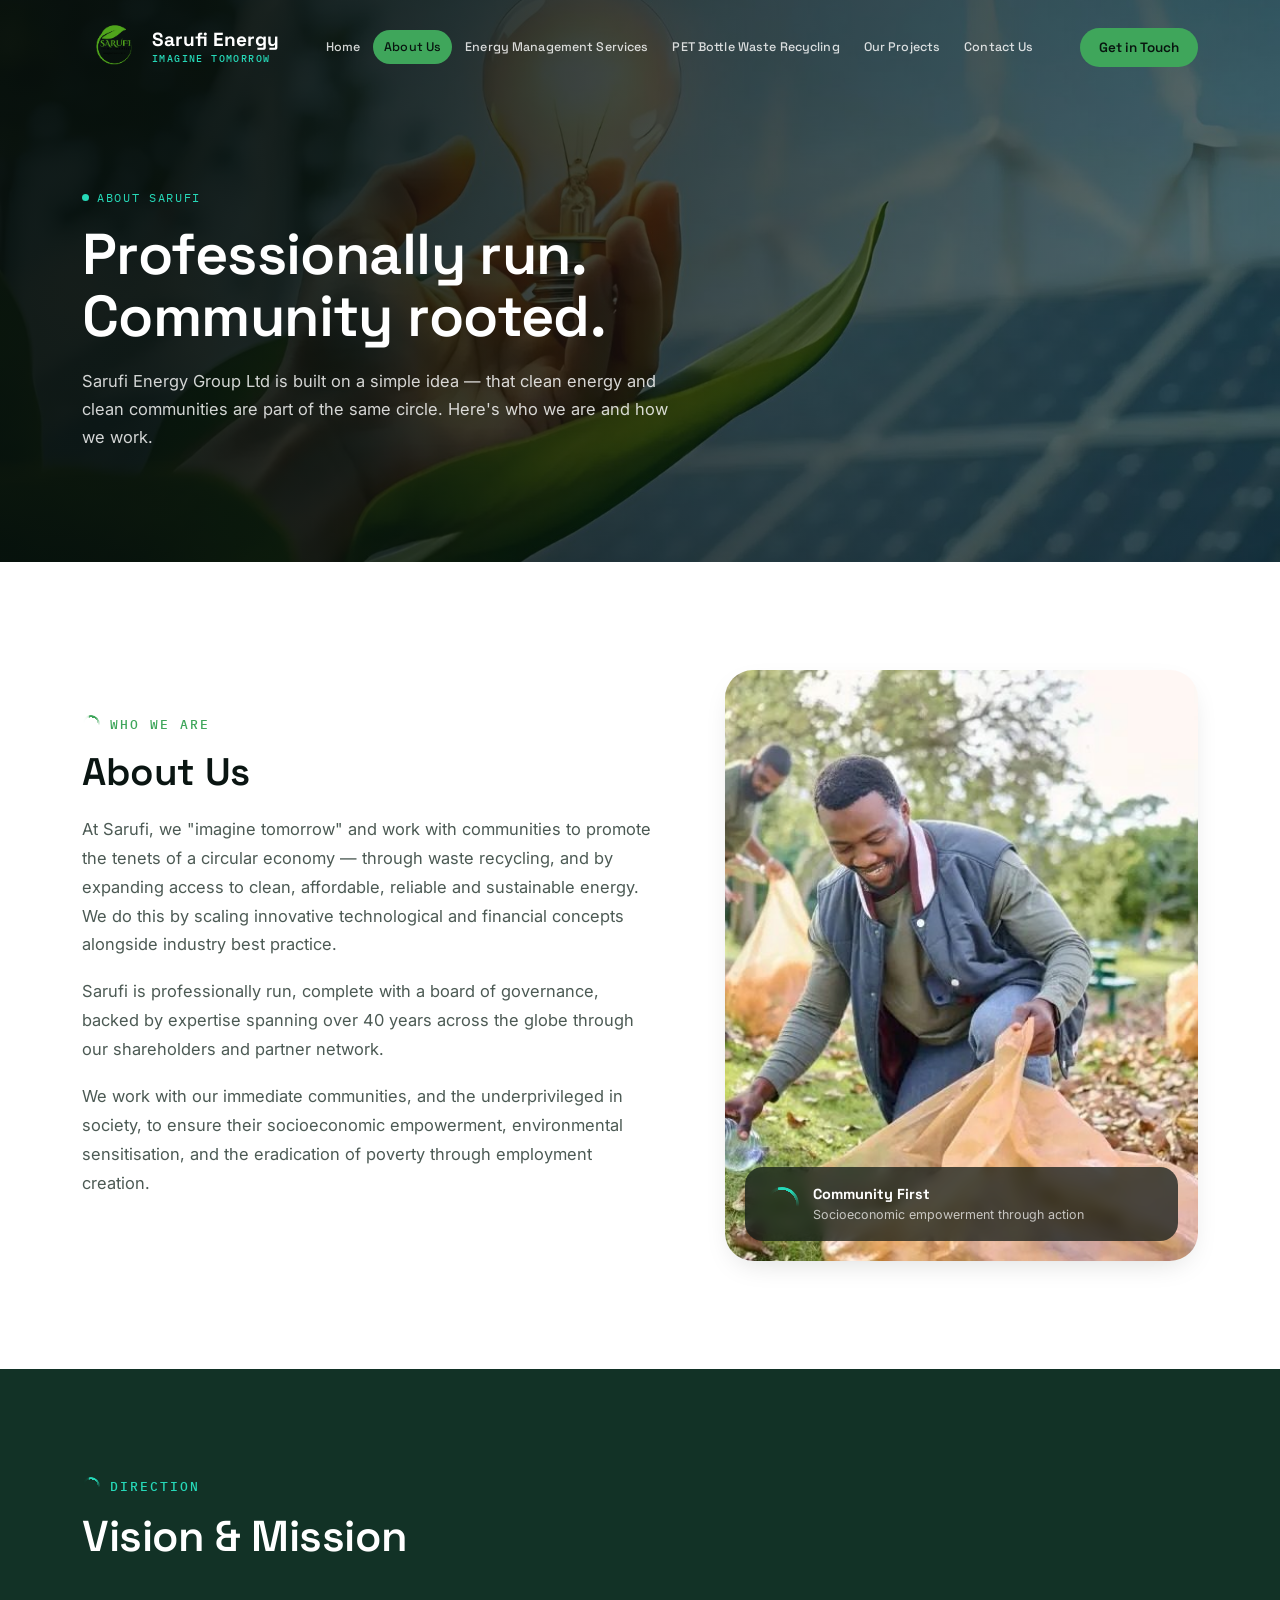
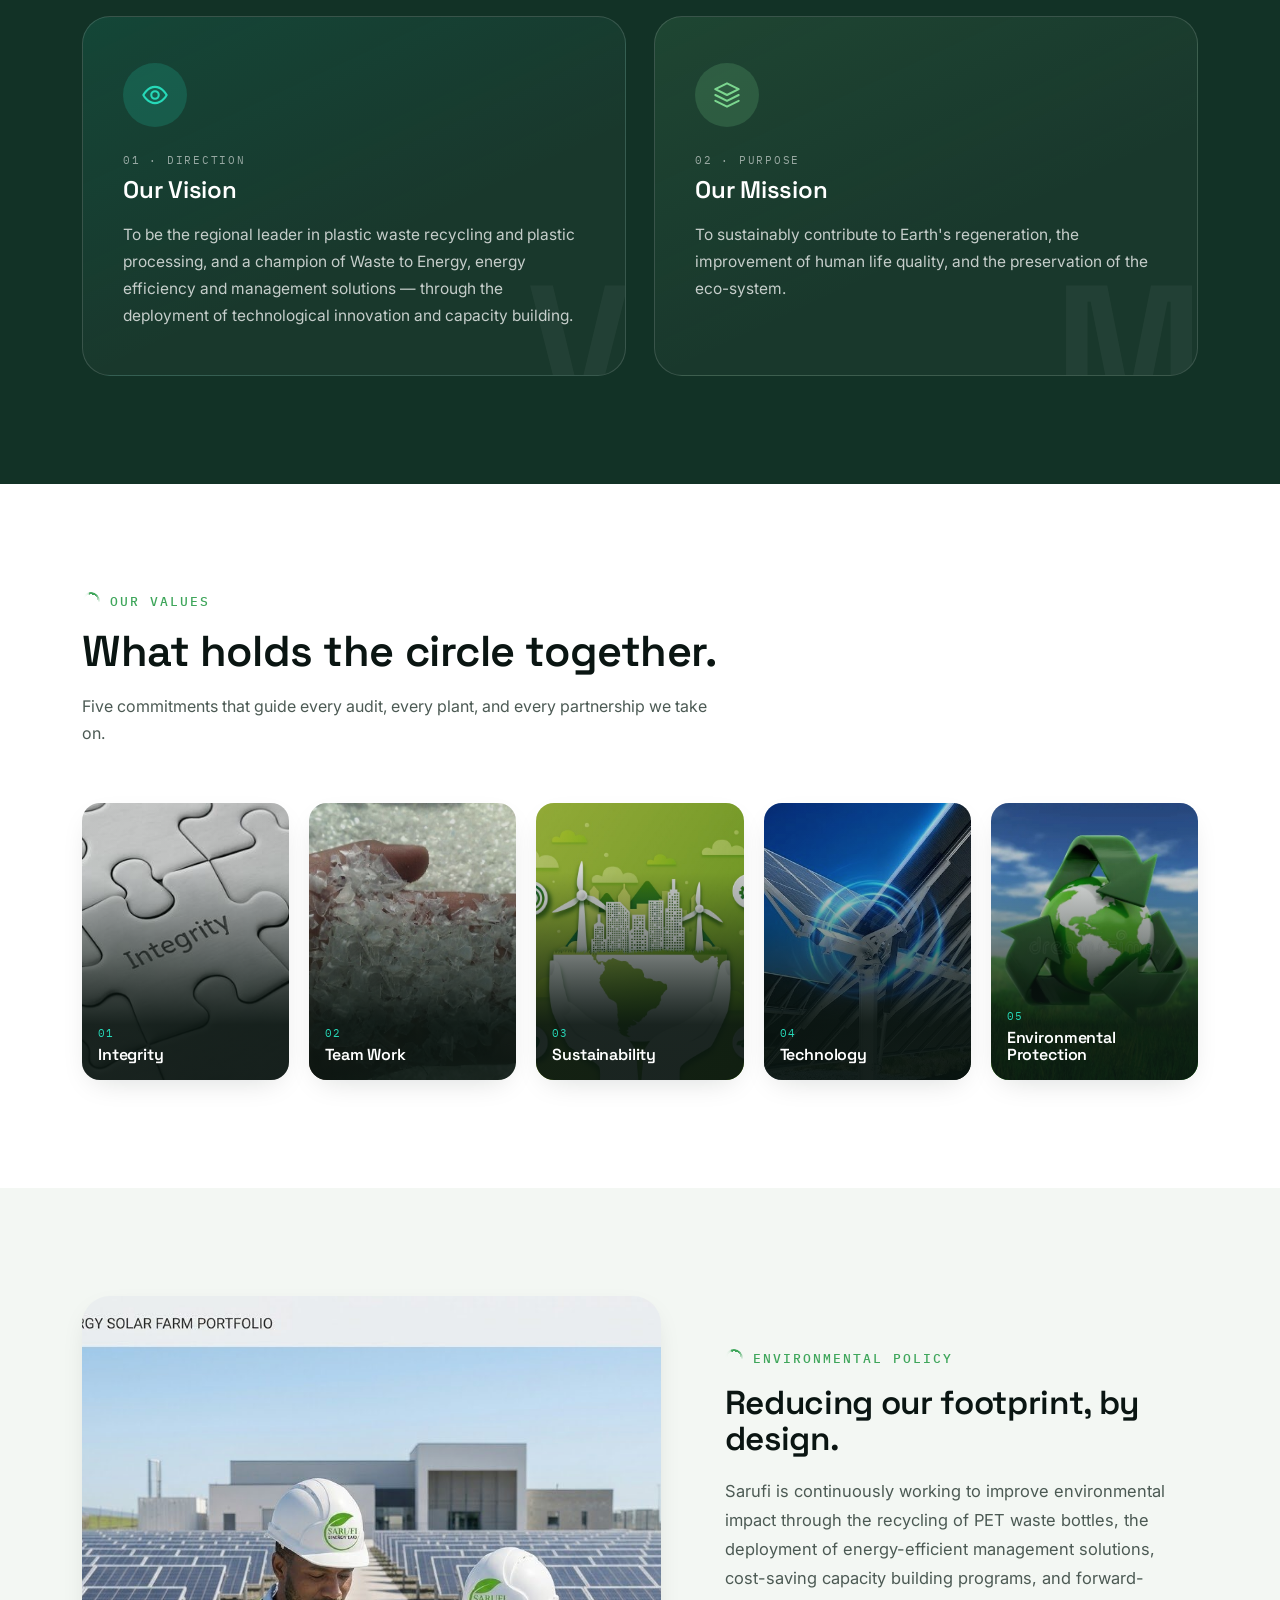
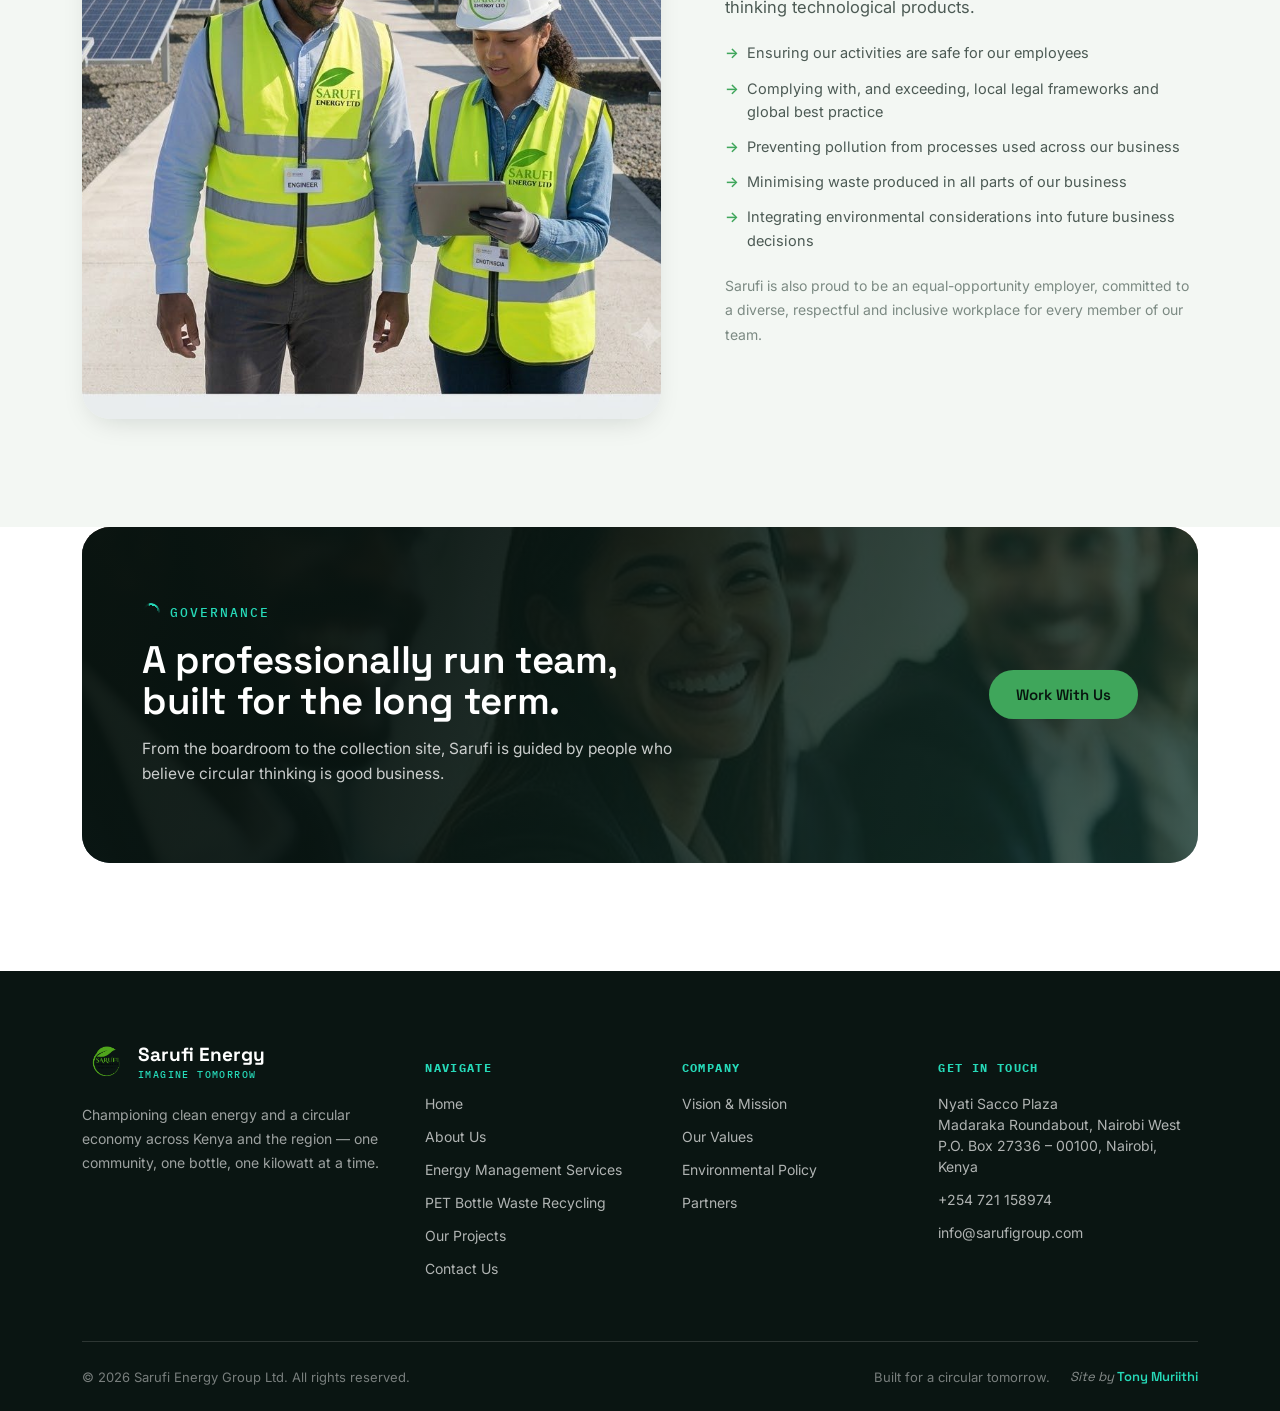
==== about.html @ 4d5aa644 "Add files via upload" ====
<!DOCTYPE html>
<html lang="en">
<head>
<meta charset="UTF-8">
<meta name="viewport" content="width=device-width, initial-scale=1.0">
<title>About Us — Sarufi Energy Group Ltd</title>
<meta name="description" content="Learn about Sarufi Energy Group Ltd — our vision, mission, values and commitment to a circular economy through clean energy and PET recycling.">
<link rel="icon" type="image/png" href="assets/sarufi-logo.png">
<link rel="preconnect" href="https://fonts.googleapis.com">
<link href="https://fonts.googleapis.com/css2?family=Space+Grotesk:wght@500;600;700&family=Inter:wght@400;500;600&family=IBM+Plex+Mono:wght@400;500&display=swap" rel="stylesheet">
<link rel="stylesheet" href="css/style.css">
</head>
<body>

<!-- ===== NAV ===== -->
<header class="site-nav">
  <div class="container nav-inner">
    <a href="index.html" class="nav-logo">
      <img src="assets/sarufi-logo.png" alt="Sarufi Energy Group logo">
      <span class="nav-logo-text">Sarufi Energy<span>IMAGINE TOMORROW</span></span>
    </a>
    <nav class="nav-links" id="navLinks">
      <a href="index.html">Home</a>
      <a href="about.html" class="active">About Us</a>
      <a href="energy-services.html">Energy Management Services</a>
      <a href="pet-recycling.html">PET Bottle Waste Recycling</a>
      <a href="projects.html">Our Projects</a>
      <a href="contact.html">Contact Us</a>
    </nav>
    <div class="nav-cta">
      <a href="contact.html" class="btn btn-primary btn-sm">Get in Touch</a>
      <button class="nav-burger" id="navBurger" aria-label="Toggle menu" aria-expanded="false"></button>
    </div>
  </div>
</header>

<!-- ===== PAGE HERO ===== -->
<section class="page-hero" style="background-image:url('assets/hand-lightbulb-solar.jpg');">
  <div class="hero-scrim"></div>
  <div class="container page-hero-inner">
    <div class="crumb"><span class="loop-mark" style="display:inline-block;width:7px;height:7px;border-radius:50%;background:currentColor;"></span> About Sarufi</div>
    <h1>Professionally run. Community rooted.</h1>
    <p class="lead">Sarufi Energy Group Ltd is built on a simple idea — that clean energy and clean communities are part of the same circle. Here's who we are and how we work.</p>
  </div>
</section>

<!-- ===== ABOUT COPY ===== -->
<section class="section bg-paper">
  <div class="container intro-grid">
    <div class="intro-copy reveal">
      <div class="eyebrow"><span class="loop-mark"></span> Who We Are</div>
      <h2 style="font-size:clamp(1.8rem,3vw,2.4rem); font-weight:600; margin-bottom:22px;">About Us</h2>
      <p>At Sarufi, we "imagine tomorrow" and work with communities to promote the tenets of a circular economy — through waste recycling, and by expanding access to clean, affordable, reliable and sustainable energy. We do this by scaling innovative technological and financial concepts alongside industry best practice.</p>
      <p>Sarufi is professionally run, complete with a board of governance, backed by expertise spanning over 40 years across the globe through our shareholders and partner network.</p>
      <p>We work with our immediate communities, and the underprivileged in society, to ensure their socioeconomic empowerment, environmental sensitisation, and the eradication of poverty through employment creation.</p>
    </div>
    <div class="intro-visual reveal">
      <img src="assets/community-cleanup.jpg" alt="Community volunteers cleaning up plastic waste">
      <div class="intro-visual-badge">
        <span class="loop-mark"></span>
        <div><b>Community First</b><span>Socioeconomic empowerment through action</span></div>
      </div>
    </div>
  </div>
</section>

<!-- ===== VISION / MISSION ===== -->
<section class="section bg-forest">
  <div class="container">
    <div class="section-head reveal">
      <div class="eyebrow on-dark"><span class="loop-mark"></span> Direction</div>
      <h2>Vision &amp; Mission</h2>
    </div>
    <div class="vm-grid">
      <div class="vm-card vision reveal">
        <div class="vm-icon">
          <svg viewBox="0 0 24 24" fill="none" stroke="currentColor" stroke-width="1.8" stroke-linecap="round" stroke-linejoin="round"><circle cx="12" cy="12" r="3.2"></circle><path d="M2 12s3.6-7 10-7 10 7 10 7-3.6 7-10 7-10-7-10-7Z"></path></svg>
        </div>
        <div class="vm-tag">01 · Direction</div>
        <h4>Our Vision</h4>
        <p>To be the regional leader in plastic waste recycling and plastic processing, and a champion of Waste to Energy, energy efficiency and management solutions — through the deployment of technological innovation and capacity building.</p>
        <div class="vm-bignum">V</div>
      </div>
      <div class="vm-card mission reveal">
        <div class="vm-icon">
          <svg viewBox="0 0 24 24" fill="none" stroke="currentColor" stroke-width="1.8" stroke-linecap="round" stroke-linejoin="round"><path d="M12 2 2 7l10 5 10-5-10-5Z"></path><path d="M2 17l10 5 10-5"></path><path d="M2 12l10 5 10-5"></path></svg>
        </div>
        <div class="vm-tag">02 · Purpose</div>
        <h4>Our Mission</h4>
        <p>To sustainably contribute to Earth's regeneration, the improvement of human life quality, and the preservation of the eco-system.</p>
        <div class="vm-bignum">M</div>
      </div>
    </div>
  </div>
</section>

<!-- ===== VALUES ===== -->
<section class="section bg-paper" id="values">
  <div class="container">
    <div class="section-head reveal">
      <div class="eyebrow"><span class="loop-mark"></span> Our Values</div>
      <h2>What holds the circle together.</h2>
      <p>Five commitments that guide every audit, every plant, and every partnership we take on.</p>
    </div>
    <div class="values-grid reveal">
      <div class="value-card">
        <img src="assets/integrity-puzzle.jpg" alt="Integrity">
        <div class="vc-scrim"></div>
        <div class="vc-txt"><div class="n">01</div><h4>Integrity</h4></div>
      </div>
      <div class="value-card">
        <img src="assets/gears-teamwork.jpg" alt="Team Work">
        <div class="vc-scrim"></div>
        <div class="vc-txt"><div class="n">02</div><h4>Team Work</h4></div>
      </div>
      <div class="value-card">
        <img src="assets/sustainability-illustration.jpg" alt="Sustainability">
        <div class="vc-scrim"></div>
        <div class="vc-txt"><div class="n">03</div><h4>Sustainability</h4></div>
      </div>
      <div class="value-card">
        <img src="assets/technology-solar-tracking.jpg" alt="Technology">
        <div class="vc-scrim"></div>
        <div class="vc-txt"><div class="n">04</div><h4>Technology</h4></div>
      </div>
      <div class="value-card">
        <img src="assets/environmental-protection-globe.jpg" alt="Environmental Protection">
        <div class="vc-scrim"></div>
        <div class="vc-txt"><div class="n">05</div><h4>Environmental Protection</h4></div>
      </div>
    </div>
  </div>
</section>

<!-- ===== ENVIRONMENTAL POLICY ===== -->
<section class="section bg-mist" id="policy">
  <div class="container intro-grid">
    <div class="intro-visual reveal" style="order:0;">
      <img src="assets/community-cleanup-landfill.jpg" alt="PET bottle waste at a collection site">
    </div>
    <div class="intro-copy reveal">
      <div class="eyebrow"><span class="loop-mark"></span> Environmental Policy</div>
      <h2 style="font-size:clamp(1.6rem,2.6vw,2.1rem); font-weight:600; margin-bottom:20px;">Reducing our footprint, by design.</h2>
      <p>Sarufi is continuously working to improve environmental impact through the recycling of PET waste bottles, the deployment of energy-efficient management solutions, cost-saving capacity building programs, and forward-thinking technological products.</p>
      <ul style="margin-top:20px;">
        <li style="font-size:14.5px; line-height:1.6; color:var(--slate); padding-left:22px; position:relative; margin-bottom:12px;"><span style="position:absolute;left:0;top:0;color:var(--leaf);font-weight:600;">→</span> Ensuring our activities are safe for our employees</li>
        <li style="font-size:14.5px; line-height:1.6; color:var(--slate); padding-left:22px; position:relative; margin-bottom:12px;"><span style="position:absolute;left:0;top:0;color:var(--leaf);font-weight:600;">→</span> Complying with, and exceeding, local legal frameworks and global best practice</li>
        <li style="font-size:14.5px; line-height:1.6; color:var(--slate); padding-left:22px; position:relative; margin-bottom:12px;"><span style="position:absolute;left:0;top:0;color:var(--leaf);font-weight:600;">→</span> Preventing pollution from processes used across our business</li>
        <li style="font-size:14.5px; line-height:1.6; color:var(--slate); padding-left:22px; position:relative; margin-bottom:12px;"><span style="position:absolute;left:0;top:0;color:var(--leaf);font-weight:600;">→</span> Minimising waste produced in all parts of our business</li>
        <li style="font-size:14.5px; line-height:1.6; color:var(--slate); padding-left:22px; position:relative; margin-bottom:12px;"><span style="position:absolute;left:0;top:0;color:var(--leaf);font-weight:600;">→</span> Integrating environmental considerations into future business decisions</li>
      </ul>
      <p style="margin-top:22px; font-size:14px; color:var(--slate-2);">Sarufi is also proud to be an equal-opportunity employer, committed to a diverse, respectful and inclusive workplace for every member of our team.</p>
    </div>
  </div>
</section>

<!-- ===== TEAM STRIP ===== -->
<section class="section bg-paper" style="padding-top:0;">
  <div class="container">
    <div class="cta-banner reveal">
      <div class="cb-bg" style="background-image:url('assets/team-meeting.jpg');"></div>
      <div class="cb-scrim"></div>
      <div class="cb-body">
        <div class="eyebrow on-dark"><span class="loop-mark"></span> Governance</div>
        <h2>A professionally run team, built for the long term.</h2>
        <p>From the boardroom to the collection site, Sarufi is guided by people who believe circular thinking is good business.</p>
      </div>
      <div class="cb-actions">
        <a href="contact.html" class="btn btn-primary">Work With Us</a>
      </div>
    </div>
  </div>
</section>

<!-- ===== FOOTER ===== -->
<footer class="site-footer">
  <div class="container">
    <div class="footer-grid">
      <div class="footer-brand">
        <a href="index.html" class="nav-logo">
          <img src="assets/sarufi-logo.png" alt="Sarufi Energy Group logo" style="height:44px;">
          <span class="nav-logo-text">Sarufi Energy<span>IMAGINE TOMORROW</span></span>
        </a>
        <p>Championing clean energy and a circular economy across Kenya and the region — one community, one bottle, one kilowatt at a time.</p>
      </div>
      <div class="footer-col">
        <h5>Navigate</h5>
        <a href="index.html">Home</a>
        <a href="about.html">About Us</a>
        <a href="energy-services.html">Energy Management Services</a>
        <a href="pet-recycling.html">PET Bottle Waste Recycling</a>
        <a href="projects.html">Our Projects</a>
        <a href="contact.html">Contact Us</a>
      </div>
      <div class="footer-col">
        <h5>Company</h5>
        <a href="about.html">Vision &amp; Mission</a>
        <a href="about.html#values">Our Values</a>
        <a href="about.html#policy">Environmental Policy</a>
        <a href="index.html#partners">Partners</a>
      </div>
      <div class="footer-col">
        <h5>Get in Touch</h5>
        <p>Nyati Sacco Plaza<br>Madaraka Roundabout, Nairobi West<br>P.O. Box 27336 – 00100, Nairobi, Kenya</p>
        <a href="tel:+254721158974">+254 721 158974</a>
        <a href="mailto:info@sarufigroup.com">info@sarufigroup.com</a>
      </div>
    </div>
    <div class="footer-bottom">
      <span>© <span class="cur-year">2026</span> Sarufi Energy Group Ltd. All rights reserved.</span>
      <div class="footer-bottom-right">
        <span>Built for a circular tomorrow.</span>
        <span class="footer-credit">Site by <a href="mailto:bentony424@gmail.com">Tony Muriithi</a></span>
      </div>
    </div>
  </div>
</footer>

<script src="js/main.js"></script>
</body>
</html>
---- css/style.css ----
/* =========================================================
   SARUFI ENERGY GROUP — Design System
   Palette: deep ink/forest greens (brand + circularity),
   circuit teal (tech/AI pulse), sky blue (energy accent).
   Type: Space Grotesk (display) + Inter (body) + IBM Plex Mono (data/eyebrows)
   Signature: "The Loop" — a rotating circular arc echoing the
   logo's leaf-in-circle mark and the circular-economy story.
   ========================================================= */

:root{
  --ink:        #0A1512;
  --forest:     #123226;
  --forest-2:   #17422F;
  --leaf:       #3FA65B;
  --leaf-light: #7BD68F;
  --circuit:    #26D9B8;
  --sky:        #1978B5;
  --sky-light:  #4FB6E8;
  --mist:       #F3F7F3;
  --paper:      #FFFFFF;
  --slate:      #4C5A54;
  --slate-2:    #7C8A83;
  --line:       rgba(10,21,18,0.10);
  --line-dark:  rgba(255,255,255,0.14);

  --radius-s: 10px;
  --radius-m: 18px;
  --radius-l: 28px;

  --shadow-soft: 0 20px 60px -20px rgba(10,21,18,0.35);
  --shadow-card: 0 10px 30px -12px rgba(10,21,18,0.18);

  --container: 1180px;
}

*,*::before,*::after{ box-sizing: border-box; }
html{ scroll-behavior: smooth; }
body{
  margin:0;
  font-family:'Inter', sans-serif;
  color: var(--ink);
  background: var(--paper);
  -webkit-font-smoothing: antialiased;
  overflow-x: hidden;
}
img{ max-width:100%; display:block; }
a{ color: inherit; text-decoration:none; }
ul{ margin:0; padding:0; list-style:none; }
h1,h2,h3,h4{
  font-family:'Space Grotesk', sans-serif;
  margin:0;
  line-height:1.08;
  letter-spacing:-0.01em;
}
p{ margin:0; }
.mono{ font-family:'IBM Plex Mono', monospace; }

.container{
  max-width: var(--container);
  margin: 0 auto;
  padding: 0 32px;
}

@media (max-width:640px){
  .container{ padding: 0 20px; }
}

/* ---------- Eyebrow / Loop signature ---------- */
.eyebrow{
  display:flex;
  align-items:center;
  gap:10px;
  font-family:'IBM Plex Mono', monospace;
  font-size:12.5px;
  letter-spacing:0.16em;
  text-transform:uppercase;
  color: var(--leaf);
  font-weight:500;
  margin-bottom:18px;
}
.eyebrow.on-dark{ color: var(--circuit); }
.eyebrow.blue{ color: var(--sky-light); }
.eyebrow .loop-mark{
  position:relative;
  width:18px; height:18px;
  border-radius:50%;
  flex-shrink:0;
  background: conic-gradient(from 0deg, currentColor 0deg, currentColor 35deg, transparent 100deg, transparent 360deg);
  -webkit-mask: radial-gradient(farthest-side, transparent calc(100% - 2.4px), #000 calc(100% - 2.4px));
          mask: radial-gradient(farthest-side, transparent calc(100% - 2.4px), #000 calc(100% - 2.4px));
  animation: loopSpin 2.4s linear infinite;
}
.eyebrow .loop-mark::after{
  content:'';
  position:absolute;
  top:-1.5px; left:50%;
  width:4.5px; height:4.5px;
  margin-left:-2.25px;
  border-radius:50%;
  background: currentColor;
  box-shadow: 0 0 6px currentColor, 0 0 2px currentColor;
}
@keyframes loopSpin{ to{ transform: rotate(360deg); } }
@media (prefers-reduced-motion: reduce){ .eyebrow .loop-mark{ animation:none; } }

/* ---------- Buttons ---------- */
.btn{
  display:inline-flex;
  align-items:center;
  gap:10px;
  padding:14px 26px;
  border-radius:999px;
  font-family:'Space Grotesk', sans-serif;
  font-weight:600;
  font-size:15px;
  border:1px solid transparent;
  cursor:pointer;
  transition: transform .25s ease, box-shadow .25s ease, background .25s ease, color .25s ease, border-color .25s ease;
  white-space:nowrap;
}
.btn-primary{ background: var(--leaf); color:#08150F; }
.btn-primary:hover{ background: var(--leaf-light); transform: translateY(-2px); box-shadow: var(--shadow-card); }
.btn-outline{ background: transparent; border-color: rgba(255,255,255,0.4); color:#fff; }
.btn-outline:hover{ border-color:#fff; background: rgba(255,255,255,0.08); transform: translateY(-2px); }
.btn-outline-dark{ background: transparent; border-color: var(--line); color: var(--ink); }
.btn-outline-dark:hover{ border-color: var(--ink); transform: translateY(-2px); }
.btn-sm{ padding:10px 18px; font-size:13.5px; }

/* ---------- Nav ---------- */
.site-nav{
  position: fixed; top:0; left:0; right:0; z-index:100;
  padding: 18px 0;
  transition: background .35s ease, padding .35s ease, box-shadow .35s ease;
}
.site-nav.solid{
  background: rgba(10,21,18,0.92);
  backdrop-filter: blur(10px);
  padding: 12px 0;
  box-shadow: 0 2px 24px rgba(0,0,0,0.25);
}
.nav-inner{
  display:flex; align-items:center; justify-content:space-between; gap:24px;
}
.nav-logo{ display:flex; align-items:center; gap:12px; }
.nav-logo img{ height:58px; width:auto; transition: height .3s ease; }
.site-nav.solid .nav-logo img{ height:44px; }
.nav-logo-text{ font-family:'Space Grotesk',sans-serif; color:#fff; font-weight:700; font-size:19px; line-height:1.1; }
.nav-logo-text span{ display:block; font-family:'IBM Plex Mono',monospace; font-size:10px; letter-spacing:.14em; color: var(--circuit); font-weight:500; margin-top:3px; }

.nav-links{ display:flex; align-items:center; gap:2px; }
.nav-links a{
  font-family:'Space Grotesk', sans-serif;
  font-size:12.5px;
  font-weight:500;
  letter-spacing:0.01em;
  color: rgba(255,255,255,0.82);
  padding:9px 11px;
  border-radius:999px;
  white-space:nowrap;
  transition: background .25s, color .25s;
}
.nav-links a:hover{ background: rgba(255,255,255,0.08); color:#fff; }
.nav-links a.active{ background: var(--leaf); color:#08150F; }

.nav-cta{ display:flex; align-items:center; gap:16px; }
.nav-burger{ display:none; width:40px; height:40px; border-radius:50%; border:1px solid var(--line-dark); background:transparent; cursor:pointer; position:relative; }
.nav-burger span, .nav-burger::before, .nav-burger::after{
  content:''; position:absolute; left:11px; right:11px; height:2px; background:#fff; border-radius:2px;
}
.nav-burger span{ top:19px; }
.nav-burger::before{ top:14px; }
.nav-burger::after{ top:24px; }

@media (max-width: 980px){
  .nav-links{
    position:fixed; top:0; right:0; height:100vh; width:78vw; max-width:340px;
    background: var(--ink); flex-direction:column; align-items:flex-start; justify-content:flex-start;
    padding:100px 28px 28px; gap:6px; transform: translateX(100%); transition: transform .4s ease;
    box-shadow: -20px 0 60px rgba(0,0,0,0.35);
  }
  .nav-links.open{ transform: translateX(0); }
  .nav-links a{ width:100%; padding:14px 16px; font-size:15px; }
  .nav-burger{ display:block; }
  .nav-cta .btn{ display:none; }
}

/* ---------- Hero (Home) ---------- */
.hero{
  position:relative;
  min-height: 100vh;
  display:flex; align-items:flex-end;
  color:#fff;
  overflow:hidden;
}
.hero-bg{
  position:absolute; inset:0;
  background-size: cover; background-position: center 62%;
  transform: scale(1.06);
}
.hero-slides{ position:absolute; inset:0; z-index:0; }
.hero-slide{
  position:absolute; inset:0;
  background-size:cover; background-position:center 60%;
  opacity:0; transform: scale(1.07);
  transition: opacity 1s ease;
}
.hero-slide.active{ opacity:1; }
.hero-slide.effect-slide-l.active{ animation: heroSlideL 1.3s cubic-bezier(.22,.68,0,1); }
.hero-slide.effect-slide-r.active{ animation: heroSlideR 1.3s cubic-bezier(.22,.68,0,1); }
.hero-slide.effect-kenburns.active{ animation: heroKenburns 5s ease-out forwards; }
.hero-slide.effect-wipe.active{ animation: heroWipe 1.1s cubic-bezier(.65,0,.35,1); }
@keyframes heroSlideL{ from{ opacity:0; transform: translateX(-5%) scale(1.1); } to{ opacity:1; transform: translateX(0) scale(1.07); } }
@keyframes heroSlideR{ from{ opacity:0; transform: translateX(5%) scale(1.1); } to{ opacity:1; transform: translateX(0) scale(1.07); } }
@keyframes heroKenburns{ from{ opacity:0; transform: scale(1.16); } 15%{ opacity:1; } to{ opacity:1; transform: scale(1.03); } }
@keyframes heroWipe{ from{ opacity:1; clip-path: polygon(0 0, 0 0, 0 100%, 0 100%); } to{ opacity:1; clip-path: polygon(0 0, 100% 0, 100% 100%, 0 100%); } }
@media (prefers-reduced-motion: reduce){
  .hero-slide.effect-slide-l.active, .hero-slide.effect-slide-r.active, .hero-slide.effect-kenburns.active, .hero-slide.effect-wipe.active{ animation:none; }
}
.hero-dots{
  position:absolute; right:32px; bottom:32px; z-index:3;
  display:flex; gap:11px;
}
.hero-dot{
  width:10px; height:10px; border-radius:50%; padding:0; cursor:pointer;
  background: rgba(255,255,255,0.32); border:1px solid rgba(255,255,255,0.55);
  transition: background .3s ease, transform .3s ease, border-color .3s ease;
}
.hero-dot:hover{ background: rgba(255,255,255,0.6); }
.hero-dot.active{ background: var(--circuit); border-color: var(--circuit); transform: scale(1.3); }
@media (max-width:640px){ .hero-dots{ right:20px; bottom:70px; } }

.hero-logo-feature{ display:flex; align-items:center; gap:22px; margin-bottom:36px; }
.hero-logo-feature img{ height:168px; width:auto; filter: drop-shadow(0 16px 40px rgba(0,0,0,0.5)); }
.hero-logo-feature .hlf-text{ font-family:'Space Grotesk',sans-serif; color:#fff; line-height:1.12; }
.hero-logo-feature .hlf-text b{ display:block; font-size:2.6rem; font-weight:700; }
.hero-logo-feature .hlf-text span{ display:block; font-family:'IBM Plex Mono',monospace; font-size:14px; letter-spacing:0.18em; color: var(--circuit); margin-top:6px; }
@media (max-width:760px){
  .hero-logo-feature{ gap:14px; margin-bottom:24px; }
  .hero-logo-feature img{ height:88px; }
  .hero-logo-feature .hlf-text b{ font-size:1.5rem; }
  .hero-logo-feature .hlf-text span{ font-size:11px; }
}
.hero-scrim{
  position:absolute; inset:0;
  background:
    linear-gradient(0deg, rgba(6,14,11,0.94) 0%, rgba(6,14,11,0.55) 42%, rgba(6,14,11,0.28) 68%, rgba(6,14,11,0.55) 100%);
}
.hero-inner{ position:relative; z-index:2; padding-bottom: 96px; padding-top:200px; width:100%; }
.hero-tag{
  display:inline-flex; align-items:center; gap:10px;
  font-family:'IBM Plex Mono', monospace; font-size:12.5px; letter-spacing:0.16em; text-transform:uppercase;
  color: var(--circuit); background: rgba(38,217,184,0.12); border:1px solid rgba(38,217,184,0.35);
  padding:8px 16px; border-radius:999px; margin-bottom:26px;
}
.hero h1{
  font-size: clamp(2.6rem, 6vw, 5.1rem);
  max-width: 15ch;
  font-weight:600;
}
.hero h1 em{ font-style:normal; color: var(--leaf-light); }
.hero-sub{
  margin-top:24px; max-width:46ch; font-size:17px; line-height:1.65; color: rgba(255,255,255,0.82);
}
.hero-actions{ display:flex; gap:16px; margin-top:40px; flex-wrap:wrap; }

.loop-ring{
  position:absolute; right:6%; top:22%;
  width:min(30vw, 360px); height:min(30vw,360px);
  border-radius:50%;
  border: 1.5px dashed rgba(255,255,255,0.16);
  z-index:1;
}
.loop-ring::before{
  content:''; position:absolute; inset:-1.5px;
  border-radius:50%;
  border: 3px solid transparent;
  border-top-color: var(--circuit);
  border-right-color: var(--leaf-light);
  animation: spin 14s linear infinite;
}
@keyframes spin{ to{ transform: rotate(360deg); } }
@media (prefers-reduced-motion: reduce){ .loop-ring::before{ animation:none; } }
@media (max-width: 760px){ .loop-ring{ display:none; } }

.scroll-cue{
  position:absolute; left:32px; bottom:28px; z-index:2;
  display:flex; align-items:center; gap:10px;
  font-family:'IBM Plex Mono',monospace; font-size:11px; letter-spacing:0.14em; text-transform:uppercase;
  color: rgba(255,255,255,0.65);
}
.scroll-cue .line{ width:36px; height:1px; background: rgba(255,255,255,0.4); position:relative; overflow:hidden; }
.scroll-cue .line::after{ content:''; position:absolute; left:-100%; top:0; width:100%; height:100%; background: var(--circuit); animation: slide 2.4s ease-in-out infinite; }
@keyframes slide{ 50%{ left:100%; } 100%{ left:100%; } }

/* ---------- Page (inner) hero ---------- */
.page-hero{
  position:relative; color:#fff; padding: 190px 0 110px;
  background-size: cover; background-position:center;
  overflow:hidden;
}
.page-hero .hero-scrim{ background: linear-gradient(100deg, rgba(7,16,13,0.94) 15%, rgba(7,16,13,0.72) 55%, rgba(9,30,24,0.55) 100%); }
.page-hero-inner{ position:relative; z-index:2; }
.page-hero h1{ font-size: clamp(2.2rem, 4.6vw, 3.6rem); max-width: 18ch; font-weight:600; }
.page-hero .crumb{
  font-family:'IBM Plex Mono',monospace; font-size:12px; letter-spacing:0.14em; text-transform:uppercase;
  color: var(--circuit); margin-bottom:18px; display:flex; align-items:center; gap:8px;
}
.page-hero p.lead{ margin-top:20px; max-width:60ch; font-size:16.5px; line-height:1.7; color:rgba(255,255,255,0.82); }

/* ---------- Sections generic ---------- */
section{ position:relative; }
.section{ padding: 108px 0; }
.section-tight{ padding: 76px 0; }
.bg-mist{ background: var(--mist); }
.bg-ink{ background: var(--ink); color:#fff; }
.bg-forest{ background: var(--forest); color:#fff; }
.bg-paper{ background: var(--paper); }

.section-head{ max-width: 640px; margin-bottom:56px; }
.section-head h2{ font-size: clamp(1.9rem, 3.4vw, 2.7rem); font-weight:600; }
.section-head p{ margin-top:18px; font-size:16px; line-height:1.7; color: var(--slate); }
.bg-ink .section-head p, .bg-forest .section-head p{ color: rgba(255,255,255,0.72); }

/* ---------- Intro / About teaser (home) ---------- */
.intro-grid{ display:grid; grid-template-columns: 1.1fr 0.9fr; gap:64px; align-items:center; }
.intro-copy p{ font-size:16.5px; line-height:1.75; color: var(--slate); margin-bottom:18px; }
.stat-row{ display:flex; gap:36px; margin-top:36px; flex-wrap:wrap; }
.stat-chip{ }
.stat-chip .num{ font-family:'Space Grotesk',sans-serif; font-size:2.2rem; font-weight:700; color: var(--forest); }
.stat-chip .lbl{ font-family:'IBM Plex Mono',monospace; font-size:11px; letter-spacing:0.08em; text-transform:uppercase; color: var(--slate-2); margin-top:4px; }
.intro-visual{ position:relative; border-radius: var(--radius-l); overflow:hidden; box-shadow: var(--shadow-card); }
.intro-visual img{ width:100%; height:100%; object-fit:cover; aspect-ratio: 4/5; }
.intro-visual-badge{
  position:absolute; left:20px; bottom:20px; right:20px;
  background: rgba(10,21,18,0.72); backdrop-filter: blur(6px);
  border-radius: var(--radius-m); padding:18px 20px; color:#fff;
  display:flex; align-items:center; gap:14px;
}
.intro-visual-badge .loop-mark{
  width:34px;height:34px;border-radius:50%; flex-shrink:0; position:relative;
  background: conic-gradient(from 0deg, var(--circuit) 0deg, var(--circuit) 35deg, transparent 100deg, transparent 360deg);
  -webkit-mask: radial-gradient(farthest-side, transparent calc(100% - 3px), #000 calc(100% - 3px));
          mask: radial-gradient(farthest-side, transparent calc(100% - 3px), #000 calc(100% - 3px));
  animation: loopSpin 2.4s linear infinite;
}
.intro-visual-badge .loop-mark::after{
  content:''; position:absolute; top:-2px; left:50%; width:7px; height:7px; margin-left:-3.5px;
  border-radius:50%; background: var(--circuit); box-shadow: 0 0 8px var(--circuit);
}
.intro-visual-badge b{ font-family:'Space Grotesk',sans-serif; display:block; font-size:14.5px; }
.intro-visual-badge span{ font-size:12.5px; color: rgba(255,255,255,0.7); }

@media (max-width: 900px){
  .intro-grid{ grid-template-columns:1fr; }
  .intro-visual{ order:-1; }
}

/* ---------- Twin-pillar cards (home) ---------- */
.pillars{ display:grid; grid-template-columns: 1fr 1fr; gap:28px; }
.pillar-card{
  border-radius: var(--radius-l);
  overflow:hidden;
  position:relative;
  min-height: 480px;
  display:flex; flex-direction:column; justify-content:flex-end;
  color:#fff;
  box-shadow: var(--shadow-card);
}
.pillar-card .pc-bg{ position:absolute; inset:0; background-size:cover; background-position:center; transition: transform .6s ease; }
.pillar-card:hover .pc-bg{ transform: scale(1.06); }
.pillar-card .pc-scrim{ position:absolute; inset:0; }
.pillar-card.energy .pc-scrim{ background: linear-gradient(0deg, rgba(8,25,38,0.94) 10%, rgba(8,25,38,0.35) 60%, rgba(15,55,80,0.15) 100%); }
.pillar-card.recycle .pc-scrim{ background: linear-gradient(0deg, rgba(8,28,18,0.94) 10%, rgba(8,28,18,0.35) 60%, rgba(15,60,40,0.15) 100%); }
.pc-body{ position:relative; z-index:2; padding: 40px; }
.pc-tag{ font-family:'IBM Plex Mono',monospace; font-size:11.5px; letter-spacing:0.14em; text-transform:uppercase; margin-bottom:14px; display:block; }
.pillar-card.energy .pc-tag{ color: var(--sky-light); }
.pillar-card.recycle .pc-tag{ color: var(--leaf-light); }
.pc-body h3{ font-size: 1.9rem; font-weight:600; margin-bottom:14px; }
.pc-body ul{ margin-bottom:26px; }
.pc-body li{ font-size:14.5px; line-height:1.6; color: rgba(255,255,255,0.85); padding-left:20px; position:relative; margin-bottom:8px; }
.pc-body li::before{ content:''; position:absolute; left:0; top:8px; width:7px; height:7px; border-radius:50%; }
.pillar-card.energy li::before{ background: var(--sky-light); }
.pillar-card.recycle li::before{ background: var(--leaf-light); }

@media (max-width: 860px){ .pillars{ grid-template-columns:1fr; } }

/* ---------- Stat band ---------- */
.stat-band{ background: var(--ink); color:#fff; padding: 88px 0; position:relative; overflow:hidden; }
.stat-band::before{
  content:''; position:absolute; inset:0;
  background: radial-gradient(600px 300px at 15% 20%, rgba(38,217,184,0.10), transparent 60%),
              radial-gradient(600px 300px at 85% 80%, rgba(63,166,91,0.12), transparent 60%);
}
.stat-band .container{ position:relative; z-index:1; }
.stat-band-head{ max-width:640px; margin-bottom:50px; }
.stat-band-head p{ color: rgba(255,255,255,0.7); margin-top:14px; font-size:15.5px; line-height:1.7; }
.stat-grid{ display:grid; grid-template-columns: repeat(4,1fr); gap:1px; background: var(--line-dark); border-radius: var(--radius-m); overflow:hidden; }
.stat-cell{ background: var(--ink); padding: 34px 28px; }
.stat-cell .num{ font-family:'Space Grotesk',sans-serif; font-size: clamp(1.9rem,3vw,2.6rem); font-weight:700; color: var(--circuit); }
.stat-cell .num sup{ font-size:0.5em; margin-left:2px; }
.stat-cell .lbl{ margin-top:10px; font-size:13.5px; line-height:1.5; color: rgba(255,255,255,0.72); }
@media (max-width: 900px){ .stat-grid{ grid-template-columns: repeat(2,1fr); } }

/* ---------- Values ---------- */
.values-grid{ display:grid; grid-template-columns: repeat(5,1fr); gap:20px; }
.value-card{
  border-radius: var(--radius-m);
  overflow:hidden;
  position:relative;
  aspect-ratio: 3/4;
  box-shadow: var(--shadow-card);
}
.value-card img{ position:absolute; inset:0; width:100%; height:100%; object-fit:cover; filter: saturate(0.9); transition: transform .5s ease; }
.value-card:hover img{ transform: scale(1.08); }
.value-card .vc-scrim{ position:absolute; inset:0; background: linear-gradient(0deg, rgba(9,20,16,0.92) 20%, rgba(9,20,16,0.15) 75%); }
.value-card .vc-txt{ position:absolute; left:16px; right:16px; bottom:16px; color:#fff; z-index:2; }
.value-card .vc-txt .n{ font-family:'IBM Plex Mono',monospace; font-size:11px; color: var(--circuit); letter-spacing:0.1em; }
.value-card .vc-txt h4{ font-size:16px; margin-top:6px; font-weight:600; }
@media (max-width: 980px){ .values-grid{ grid-template-columns: repeat(3,1fr); } }
@media (max-width: 620px){ .values-grid{ grid-template-columns: repeat(2,1fr); } }

/* ---------- Partners ---------- */
.partners-strip{ padding: 70px 0; }
.partners-head{ text-align:center; max-width:560px; margin: 0 auto 44px; }
.partners-head p{ color: var(--slate); margin-top:12px; }
.partners-grid{ display:grid; grid-template-columns: repeat(4, 1fr); gap:26px; align-items:stretch; }
.partner-logo{
  background:#fff; border:1px solid var(--line); border-radius: var(--radius-m);
  display:flex; align-items:center; justify-content:center; padding:36px;
  min-height:170px; transition: box-shadow .25s ease, transform .25s ease, border-color .25s ease;
}
.partner-logo:hover{ box-shadow: var(--shadow-card); transform: translateY(-3px); border-color: rgba(63,166,91,0.35); }
.partner-logo img{ max-height:108px; max-width:100%; object-fit:contain; }
@media (max-width: 900px){ .partners-grid{ grid-template-columns: repeat(3,1fr); } .partner-logo{ min-height:150px; padding:28px; } .partner-logo img{ max-height:90px; } }
@media (max-width: 560px){ .partners-grid{ grid-template-columns: repeat(2,1fr); } .partner-logo{ min-height:130px; padding:22px; } .partner-logo img{ max-height:74px; } }

/* ---------- CTA banner ---------- */
.cta-banner{
  position:relative; border-radius: var(--radius-l); overflow:hidden; color:#fff;
  padding: 76px 60px; text-align:left;
  display:flex; align-items:center; justify-content:space-between; gap:40px; flex-wrap:wrap;
}
.cta-banner .cb-bg{ position:absolute; inset:0; background-size:cover; background-position:center; }
.cta-banner .cb-scrim{ position:absolute; inset:0; background: linear-gradient(115deg, rgba(8,20,16,0.94) 30%, rgba(18,50,38,0.75) 100%); }
.cta-banner .cb-body{ position:relative; z-index:2; max-width:560px; }
.cta-banner h2{ font-size: clamp(1.7rem,3vw,2.4rem); font-weight:600; }
.cta-banner p{ margin-top:14px; color: rgba(255,255,255,0.78); font-size:15.5px; line-height:1.65; }
.cta-banner .cb-actions{ position:relative; z-index:2; }

/* ---------- Footer ---------- */
footer.site-footer{ background: var(--ink); color: rgba(255,255,255,0.75); padding: 70px 0 26px; }
.footer-grid{ display:grid; grid-template-columns: 1.4fr 1fr 1fr 1.2fr; gap:40px; padding-bottom:50px; border-bottom:1px solid var(--line-dark); }
.footer-brand .nav-logo-text{ color:#fff; }
.footer-brand p{ margin-top:18px; font-size:14px; line-height:1.7; max-width:34ch; color: rgba(255,255,255,0.6); }
.footer-col h5{ font-family:'IBM Plex Mono',monospace; font-size:11.5px; letter-spacing:0.12em; text-transform:uppercase; color: var(--circuit); margin-bottom:18px; }
.footer-col a, .footer-col p{ display:block; font-size:14px; color: rgba(255,255,255,0.68); margin-bottom:12px; line-height:1.5; transition: color .2s; }
.footer-col a:hover{ color:#fff; }
.footer-bottom{ display:flex; justify-content:space-between; align-items:center; padding-top:26px; font-size:13px; color: rgba(255,255,255,0.45); flex-wrap:wrap; gap:14px; }
.footer-bottom a{ color: rgba(255,255,255,0.45); }
.footer-bottom a:hover{ color:#fff; }
.footer-bottom-right{ display:flex; align-items:center; gap:20px; flex-wrap:wrap; }
.footer-credit{ font-family:'Space Grotesk', sans-serif; font-style:italic; color: rgba(255,255,255,0.5); }
.footer-credit a{ font-style:normal; font-weight:600; color: var(--circuit); }
.footer-credit a:hover{ text-decoration:underline; color:#fff; }
@media (max-width: 900px){ .footer-grid{ grid-template-columns: 1fr 1fr; } }
@media (max-width: 560px){ .footer-grid{ grid-template-columns: 1fr; } }

/* ---------- Reveal on scroll ---------- */
.reveal{ opacity:0; transform: translateY(24px); transition: opacity .7s ease, transform .7s ease; }
.reveal.in{ opacity:1; transform:none; }

/* ---------- Service rows (Energy / Recycling pages) ---------- */
.svc-row{ display:grid; grid-template-columns: 0.9fr 1.1fr; gap:56px; align-items:center; padding: 64px 0; border-bottom:1px solid var(--line); }
.svc-row:last-child{ border-bottom:none; }
.svc-row.rev{ grid-template-columns: 1.1fr 0.9fr; }
.svc-row.rev .svc-media{ order:2; }
.svc-media{ border-radius: var(--radius-l); overflow:hidden; box-shadow: var(--shadow-card); aspect-ratio: 5/4; }
.svc-media img{ width:100%; height:100%; object-fit:cover; }
.svc-index{ font-family:'IBM Plex Mono',monospace; font-size:12.5px; color: var(--sky); letter-spacing:0.1em; margin-bottom:14px; display:block; }

/* ---------- Vision & Mission (lively cards) ---------- */
.vm-grid{ display:grid; grid-template-columns:1fr 1fr; gap:28px; }
.vm-card{
  position:relative; overflow:hidden;
  border-radius: var(--radius-l);
  padding:46px 40px;
  border:1px solid rgba(255,255,255,0.14);
  transition: transform .35s ease, border-color .35s ease;
}
.vm-card:hover{ transform: translateY(-5px); border-color: rgba(255,255,255,0.32); }
.vm-card.vision{ background: linear-gradient(155deg, rgba(38,217,184,0.12), rgba(255,255,255,0.03) 60%); }
.vm-card.mission{ background: linear-gradient(155deg, rgba(123,214,143,0.12), rgba(255,255,255,0.03) 60%); }
.vm-icon{
  width:64px; height:64px; border-radius:50%;
  display:flex; align-items:center; justify-content:center;
  margin-bottom:26px; position:relative; z-index:2;
}
.vm-card.vision .vm-icon{ background: rgba(38,217,184,0.18); color:#26D9B8; }
.vm-card.mission .vm-icon{ background: rgba(123,214,143,0.18); color:#7BD68F; }
.vm-icon svg{ width:28px; height:28px; }
.vm-tag{ font-family:'IBM Plex Mono',monospace; font-size:11px; letter-spacing:0.16em; text-transform:uppercase; opacity:0.55; margin-bottom:10px; position:relative; z-index:2; color:#fff; }
.vm-card h4{ color:#fff; font-size:1.5rem; font-weight:600; margin-bottom:18px; position:relative; z-index:2; font-family:'Space Grotesk',sans-serif; }
.vm-card p{ color:rgba(255,255,255,0.75); font-size:15.5px; line-height:1.75; position:relative; z-index:2; }
.vm-bignum{
  position:absolute; right:-6px; bottom:-54px;
  font-family:'Space Grotesk',sans-serif; font-weight:700; font-size:10.5rem; line-height:1;
  color: rgba(255,255,255,0.045); z-index:1; user-select:none; pointer-events:none;
}
@media (max-width:760px){ .vm-grid{ grid-template-columns:1fr; } .vm-card{ padding:36px 30px; } }
.svc-copy h3{ font-size: clamp(1.4rem,2.4vw,1.9rem); font-weight:600; margin-bottom:16px; }
.svc-copy p{ color: var(--slate); font-size:15.5px; line-height:1.75; margin-bottom:14px; }
.svc-copy ul{ margin-top:16px; }
.svc-copy li{ font-size:14.5px; line-height:1.6; color: var(--slate); padding-left:22px; position:relative; margin-bottom:10px; }
.svc-copy li::before{ content:'→'; position:absolute; left:0; top:0; color: var(--sky); font-weight:600; }
.pet-copy li::before{ color: var(--leaf); }
@media (max-width: 860px){
  .svc-row, .svc-row.rev{ grid-template-columns:1fr; gap:28px; }
  .svc-row.rev .svc-media{ order:0; }
}

/* ---------- Why cards (energy/recycling grids) ---------- */
.why-grid{ display:grid; grid-template-columns: repeat(3,1fr); gap:24px; }
.why-card{ background:#fff; border:1px solid var(--line); border-radius: var(--radius-m); padding:32px 28px; box-shadow: var(--shadow-card); }
.why-card .wi{ width:46px; height:46px; border-radius:50%; display:flex; align-items:center; justify-content:center; margin-bottom:20px; background: rgba(25,120,181,0.1); color: var(--sky); font-family:'Space Grotesk',sans-serif; font-weight:700; }
.pet-theme .why-card .wi{ background: rgba(63,166,91,0.12); color: var(--forest); }
.why-card h4{ font-size:17px; font-weight:600; margin-bottom:10px; }
.why-card p{ font-size:14.5px; line-height:1.65; color: var(--slate); }
@media (max-width: 900px){ .why-grid{ grid-template-columns: repeat(2,1fr); } }
@media (max-width: 620px){ .why-grid{ grid-template-columns: 1fr; } }

/* ---------- Process flow (recycling) ---------- */
.flow{ display:flex; align-items:stretch; gap:0; overflow-x:auto; padding-bottom:12px; }
.flow-step{ flex:1 1 0; min-width:190px; position:relative; padding: 30px 24px; background:#fff; border:1px solid var(--line); }
.flow-step:not(:last-child){ border-right:none; }
.flow-step:first-child{ border-radius: var(--radius-m) 0 0 var(--radius-m); }
.flow-step:last-child{ border-radius: 0 var(--radius-m) var(--radius-m) 0; }
.flow-step .fs-n{ font-family:'IBM Plex Mono',monospace; font-size:11px; color: var(--leaf); letter-spacing:0.1em; }
.flow-step h5{ font-family:'Space Grotesk',sans-serif; font-size:15.5px; font-weight:600; margin: 10px 0 12px; }
.flow-step ul li{ font-size:12.5px; color: var(--slate); line-height:1.6; margin-bottom:4px; }
.flow-arrow{ display:flex; align-items:center; justify-content:center; width:28px; color: var(--leaf); font-size:18px; flex-shrink:0; }
@media (max-width: 900px){ .flow{ flex-direction:column; } .flow-arrow{ transform:rotate(90deg); width:100%; padding:6px 0; } .flow-step{ border-radius:0 !important; border-right:1px solid var(--line) !important; border-bottom:none; } .flow-step:first-child{border-radius: var(--radius-m) var(--radius-m) 0 0 !important;} .flow-step:last-child{border-radius:0 0 var(--radius-m) var(--radius-m) !important;} }

/* ---------- Output gallery ---------- */
.output-grid{ display:grid; grid-template-columns: repeat(4,1fr); gap:20px; }
.output-card{ border-radius: var(--radius-m); overflow:hidden; position:relative; aspect-ratio:1; box-shadow: var(--shadow-card); }
.output-card img{ position:absolute; inset:0; width:100%; height:100%; object-fit:cover; }
.output-card .oc-scrim{ position:absolute; inset:0; background: linear-gradient(0deg, rgba(8,22,15,0.88) 24%, transparent 65%); }
.output-card .oc-txt{ position:absolute; left:14px; right:14px; bottom:14px; color:#fff; z-index:2; }
.output-card .oc-txt b{ font-family:'Space Grotesk',sans-serif; font-size:14px; display:block; }
.output-card .oc-txt span{ font-size:11.5px; color: rgba(255,255,255,0.72); }
@media (max-width: 900px){ .output-grid{ grid-template-columns: repeat(2,1fr); } }

/* ---------- Contact page ---------- */
.contact-grid{ display:grid; grid-template-columns: 0.9fr 1.1fr; gap:56px; }
.contact-cards{ display:flex; flex-direction:column; gap:16px; }
.contact-card{ background:#fff; border:1px solid var(--line); border-radius: var(--radius-m); padding:24px 26px; display:flex; gap:18px; align-items:flex-start; box-shadow: var(--shadow-card); }
.contact-card .cc-ic{ width:44px; height:44px; border-radius:50%; background: rgba(63,166,91,0.12); color: var(--forest); display:flex; align-items:center; justify-content:center; flex-shrink:0; }
.contact-card h4{ font-size:15px; font-weight:600; margin-bottom:6px; }
.contact-card p, .contact-card a{ font-size:14.5px; color: var(--slate); line-height:1.55; display:block; }
.contact-card a:hover{ color: var(--forest); }

.contact-form{ background:#fff; border:1px solid var(--line); border-radius: var(--radius-l); padding:40px; box-shadow: var(--shadow-card); }
.form-row{ display:grid; grid-template-columns:1fr 1fr; gap:18px; }
.field{ margin-bottom:20px; }
.field label{ display:block; font-family:'IBM Plex Mono',monospace; font-size:11px; letter-spacing:0.08em; text-transform:uppercase; color: var(--slate-2); margin-bottom:8px; }
.field input, .field textarea, .field select{
  width:100%; border:1px solid var(--line); border-radius: var(--radius-s); padding:13px 16px; font-family:'Inter',sans-serif; font-size:14.5px;
  background: var(--mist); transition: border-color .2s, background .2s;
}
.field input:focus, .field textarea:focus, .field select:focus{ outline:none; border-color: var(--leaf); background:#fff; }
.field textarea{ resize:vertical; min-height:120px; }
@media (max-width: 860px){ .contact-grid{ grid-template-columns:1fr; } .form-row{ grid-template-columns:1fr; } }

.map-wrap{ border-radius: var(--radius-l); overflow:hidden; box-shadow: var(--shadow-card); margin-top:56px; border:1px solid var(--line); }
.map-wrap iframe{ width:100%; height:420px; border:0; display:block; }

/* focus visibility */
a:focus-visible, button:focus-visible, input:focus-visible, textarea:focus-visible{
  outline: 2px solid var(--circuit); outline-offset:2px;
}
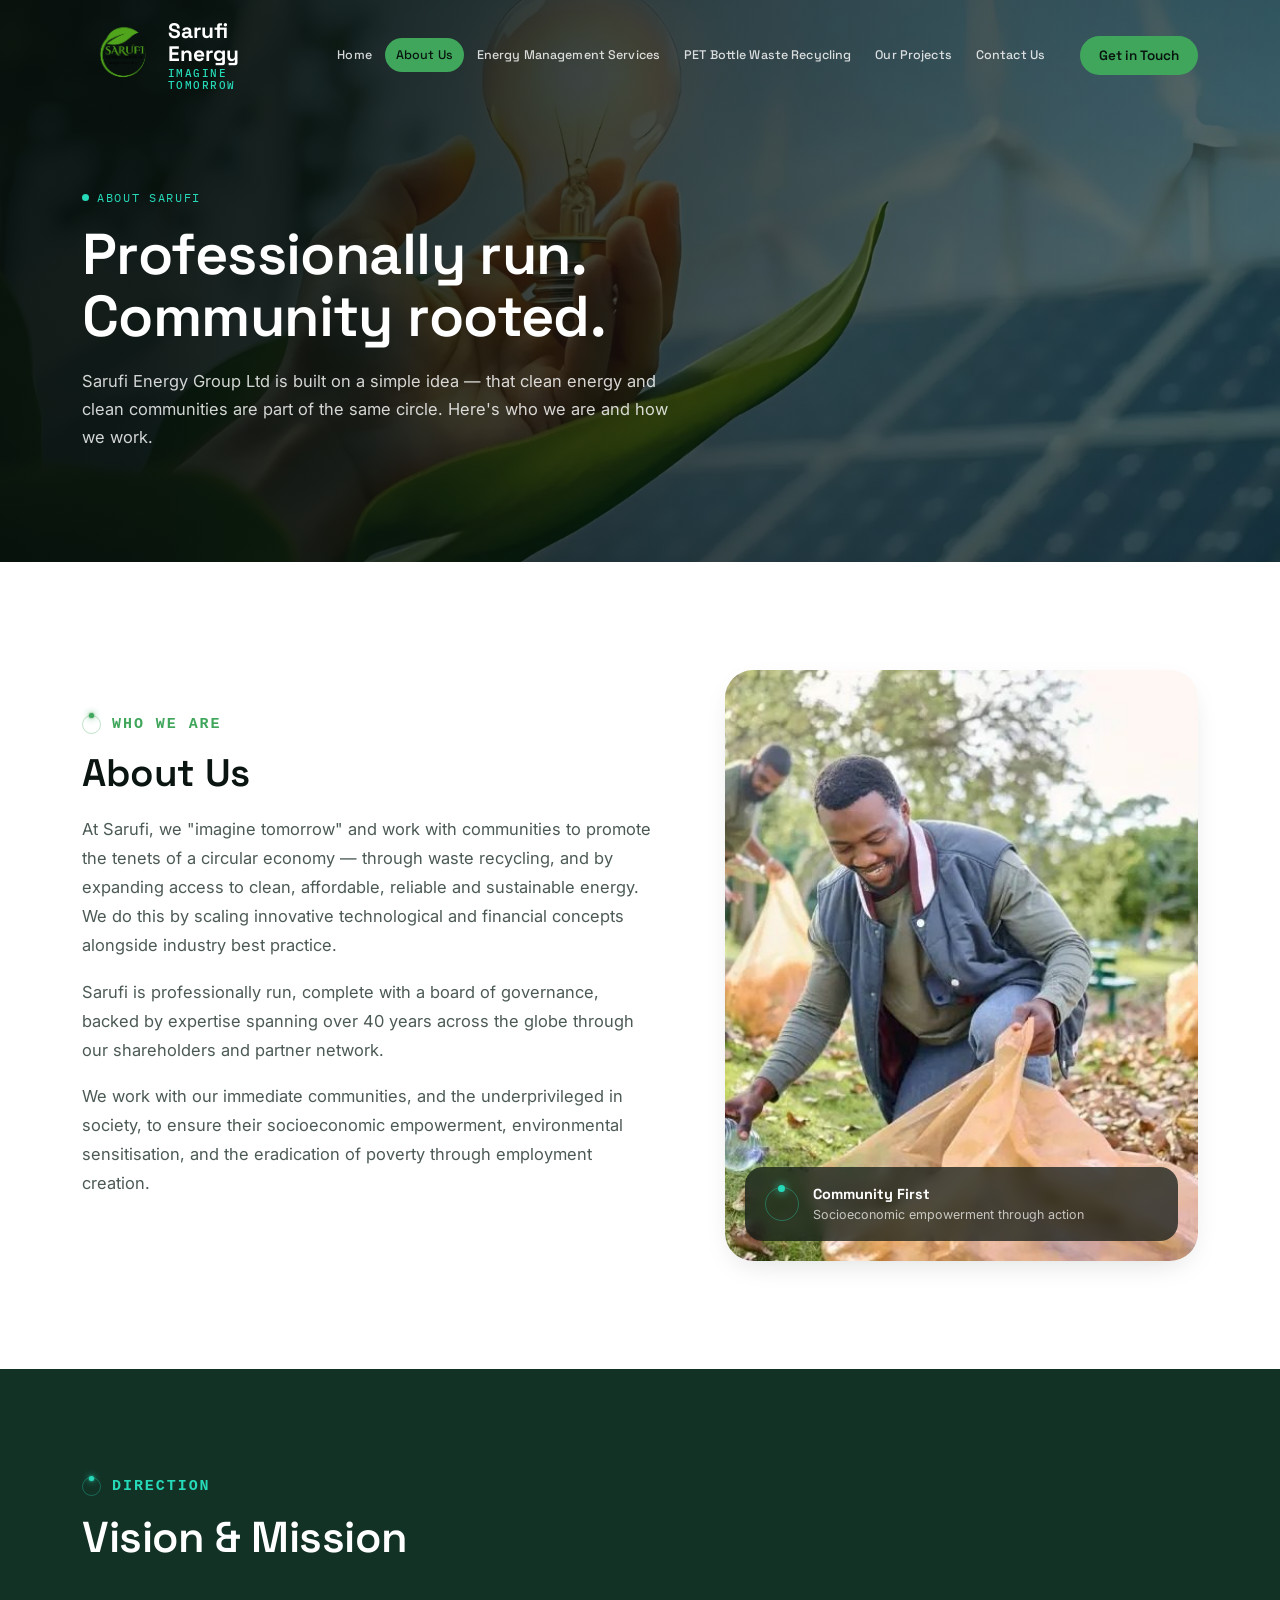
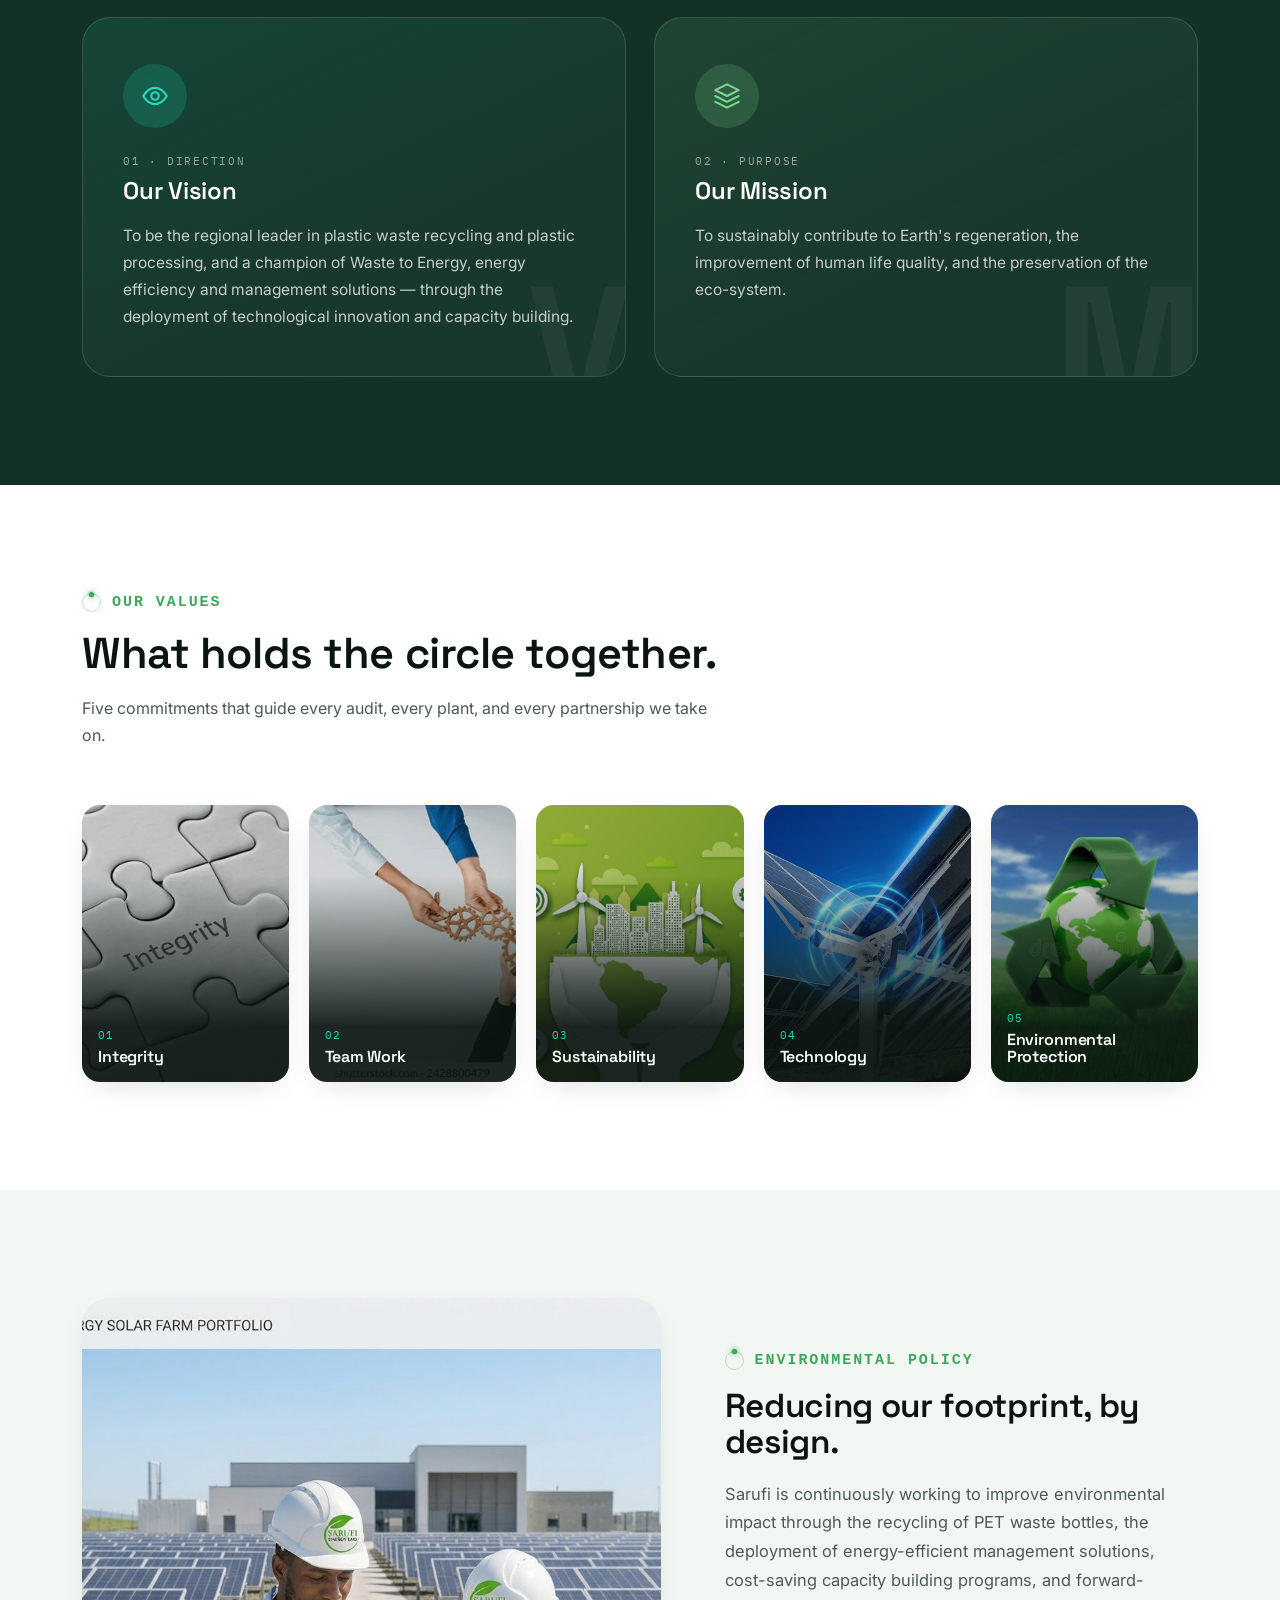
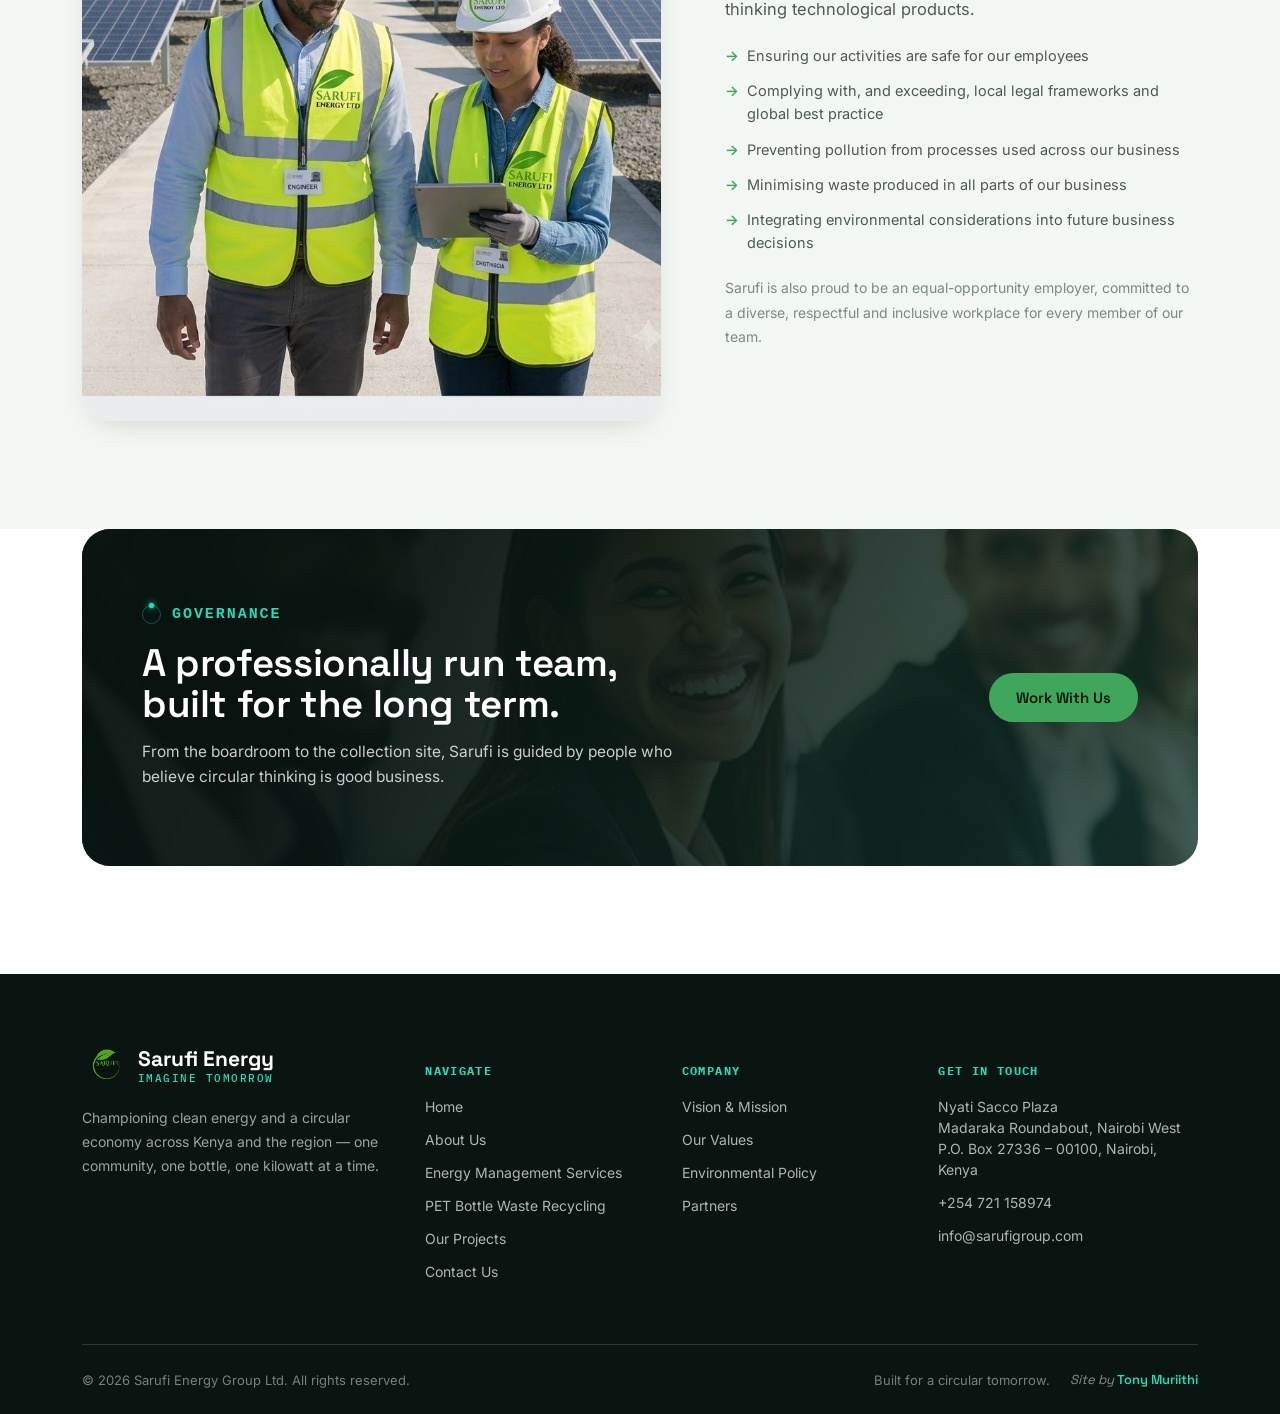
==== commit 4d84101b: "Add files via upload" ====
--- a/about.html
+++ b/about.html
@@ -109,7 +109,7 @@
         <div class="vc-txt"><div class="n">01</div><h4>Integrity</h4></div>
       </div>
       <div class="value-card">
-        <img src="assets/gears-teamwork.jpg" alt="Team Work">
+        <img src="assets/teamwork-gears-hands.jpg" alt="Team Work">
         <div class="vc-scrim"></div>
         <div class="vc-txt"><div class="n">02</div><h4>Team Work</h4></div>
       </div>
--- a/css/style.css
+++ b/css/style.css
@@ -69,39 +69,45 @@
 .eyebrow{
   display:flex;
   align-items:center;
-  gap:10px;
+  gap:11px;
   font-family:'IBM Plex Mono', monospace;
-  font-size:12.5px;
-  letter-spacing:0.16em;
+  font-size:15px;
+  letter-spacing:0.13em;
   text-transform:uppercase;
   color: var(--leaf);
-  font-weight:500;
+  font-weight:600;
   margin-bottom:18px;
 }
 .eyebrow.on-dark{ color: var(--circuit); }
 .eyebrow.blue{ color: var(--sky-light); }
+/* "Orbiting current" mark: a faint ring with a bright charge orbiting it —
+   reads as a live current/electron in motion rather than a loading spinner. */
 .eyebrow .loop-mark{
   position:relative;
-  width:18px; height:18px;
+  width:19px; height:19px;
+  flex-shrink:0;
+}
+.eyebrow .loop-mark::before{
+  content:'';
+  position:absolute; inset:0;
   border-radius:50%;
-  flex-shrink:0;
-  background: conic-gradient(from 0deg, currentColor 0deg, currentColor 35deg, transparent 100deg, transparent 360deg);
-  -webkit-mask: radial-gradient(farthest-side, transparent calc(100% - 2.4px), #000 calc(100% - 2.4px));
-          mask: radial-gradient(farthest-side, transparent calc(100% - 2.4px), #000 calc(100% - 2.4px));
-  animation: loopSpin 2.4s linear infinite;
+  border: 1.5px solid currentColor;
+  opacity:0.32;
 }
 .eyebrow .loop-mark::after{
   content:'';
   position:absolute;
   top:-1.5px; left:50%;
-  width:4.5px; height:4.5px;
-  margin-left:-2.25px;
+  width:5px; height:5px;
+  margin-left:-2.5px;
   border-radius:50%;
   background: currentColor;
-  box-shadow: 0 0 6px currentColor, 0 0 2px currentColor;
-}
-@keyframes loopSpin{ to{ transform: rotate(360deg); } }
-@media (prefers-reduced-motion: reduce){ .eyebrow .loop-mark{ animation:none; } }
+  box-shadow: 0 0 7px currentColor, 0 0 2px currentColor;
+  transform-origin: 2.5px 11px;
+  animation: loopOrbit 2.6s linear infinite;
+}
+@keyframes loopOrbit{ to{ transform: rotate(360deg); } }
+@media (prefers-reduced-motion: reduce){ .eyebrow .loop-mark::after{ animation:none; } }
 
 /* ---------- Buttons ---------- */
 .btn{
@@ -142,10 +148,10 @@
   display:flex; align-items:center; justify-content:space-between; gap:24px;
 }
 .nav-logo{ display:flex; align-items:center; gap:12px; }
-.nav-logo img{ height:58px; width:auto; transition: height .3s ease; }
-.site-nav.solid .nav-logo img{ height:44px; }
-.nav-logo-text{ font-family:'Space Grotesk',sans-serif; color:#fff; font-weight:700; font-size:19px; line-height:1.1; }
-.nav-logo-text span{ display:block; font-family:'IBM Plex Mono',monospace; font-size:10px; letter-spacing:.14em; color: var(--circuit); font-weight:500; margin-top:3px; }
+.nav-logo img{ height:74px; width:auto; transition: height .3s ease; }
+.site-nav.solid .nav-logo img{ height:56px; }
+.nav-logo-text{ font-family:'Space Grotesk',sans-serif; color:#fff; font-weight:700; font-size:21px; line-height:1.1; }
+.nav-logo-text span{ display:block; font-family:'IBM Plex Mono',monospace; font-size:10.5px; letter-spacing:.14em; color: var(--circuit); font-weight:500; margin-top:3px; }
 
 .nav-links{ display:flex; align-items:center; gap:2px; }
 .nav-links a{
@@ -229,16 +235,14 @@
 .hero-dot.active{ background: var(--circuit); border-color: var(--circuit); transform: scale(1.3); }
 @media (max-width:640px){ .hero-dots{ right:20px; bottom:70px; } }
 
-.hero-logo-feature{ display:flex; align-items:center; gap:22px; margin-bottom:36px; }
-.hero-logo-feature img{ height:168px; width:auto; filter: drop-shadow(0 16px 40px rgba(0,0,0,0.5)); }
+.hero-logo-feature{ display:flex; align-items:center; gap:28px; margin-bottom:40px; }
+.hero-logo-feature img{ height: clamp(150px, 20vw, 265px); width:auto; filter: drop-shadow(0 16px 40px rgba(0,0,0,0.5)); }
 .hero-logo-feature .hlf-text{ font-family:'Space Grotesk',sans-serif; color:#fff; line-height:1.12; }
-.hero-logo-feature .hlf-text b{ display:block; font-size:2.6rem; font-weight:700; }
-.hero-logo-feature .hlf-text span{ display:block; font-family:'IBM Plex Mono',monospace; font-size:14px; letter-spacing:0.18em; color: var(--circuit); margin-top:6px; }
+.hero-logo-feature .hlf-text b{ display:block; font-size: clamp(1.9rem, 4vw, 3.3rem); font-weight:700; }
+.hero-logo-feature .hlf-text span{ display:block; font-family:'IBM Plex Mono',monospace; font-size:15px; letter-spacing:0.18em; color: var(--circuit); margin-top:8px; }
 @media (max-width:760px){
-  .hero-logo-feature{ gap:14px; margin-bottom:24px; }
-  .hero-logo-feature img{ height:88px; }
-  .hero-logo-feature .hlf-text b{ font-size:1.5rem; }
-  .hero-logo-feature .hlf-text span{ font-size:11px; }
+  .hero-logo-feature{ gap:16px; margin-bottom:26px; }
+  .hero-logo-feature .hlf-text span{ font-size:11.5px; }
 }
 .hero-scrim{
   position:absolute; inset:0;
@@ -263,24 +267,58 @@
 }
 .hero-actions{ display:flex; gap:16px; margin-top:40px; flex-wrap:wrap; }
 
-.loop-ring{
-  position:absolute; right:6%; top:22%;
-  width:min(30vw, 360px); height:min(30vw,360px);
-  border-radius:50%;
-  border: 1.5px dashed rgba(255,255,255,0.16);
+/* ---------- Power-flow graphic (hero) ----------
+   Replaces the old plain rotating loop-ring: a small solar-powered house
+   sending live current (animated dashed lines) to the home's lights, an
+   EV charger and appliances, plus a battery bank for storage. */
+.power-flow-graphic{
+  position:absolute; right:3%; top:12%;
+  width:min(40vw, 500px);
   z-index:1;
-}
-.loop-ring::before{
-  content:''; position:absolute; inset:-1.5px;
-  border-radius:50%;
-  border: 3px solid transparent;
-  border-top-color: var(--circuit);
-  border-right-color: var(--leaf-light);
-  animation: spin 14s linear infinite;
-}
-@keyframes spin{ to{ transform: rotate(360deg); } }
-@media (prefers-reduced-motion: reduce){ .loop-ring::before{ animation:none; } }
-@media (max-width: 760px){ .loop-ring{ display:none; } }
+  opacity:0.95;
+  filter: drop-shadow(0 25px 60px rgba(0,0,0,0.4));
+}
+.power-flow-graphic svg{ width:100%; height:auto; overflow:visible; display:block; }
+@media (max-width: 760px){ .power-flow-graphic{ display:none; } }
+
+.pfg-ground{ stroke: rgba(255,255,255,0.2); stroke-width:2; }
+.pfg-house{ fill: rgba(255,255,255,0.10); stroke: rgba(255,255,255,0.42); stroke-width:2; }
+.pfg-roof{ fill: rgba(255,255,255,0.16); stroke: rgba(255,255,255,0.46); stroke-width:2; }
+.pfg-panel{ fill: #0c2436; stroke: var(--sky-light); stroke-width:1; }
+.pfg-window{ fill: rgba(79,182,232,0.32); stroke: rgba(255,255,255,0.42); stroke-width:1.4; }
+.pfg-door{ fill: rgba(255,255,255,0.13); stroke: rgba(255,255,255,0.4); stroke-width:1.4; }
+
+.pfg-batt-box{ fill: rgba(255,255,255,0.12); stroke: var(--circuit); stroke-width:2; }
+.pfg-batt-cell{ fill: var(--leaf-light); opacity:0.85; }
+
+.pfg-fan-body{ fill: rgba(255,255,255,0.12); stroke: var(--sky-light); stroke-width:1.6; }
+.pfg-fan-blade{ stroke: var(--sky-light); stroke-width:2; stroke-linecap:round; transform-box: fill-box; transform-origin: center; animation: pfgFanSpin 2.4s linear infinite; }
+@keyframes pfgFanSpin{ to{ transform: rotate(360deg); } }
+
+.pfg-bulb-glass{ fill: rgba(255,214,120,0.92); animation: pfgBulbGlow 2.6s ease-in-out infinite; }
+.pfg-bulb-base{ fill: rgba(255,255,255,0.35); }
+@keyframes pfgBulbGlow{ 0%,100%{ opacity:0.72; } 50%{ opacity:1; } }
+
+.pfg-charger-post{ fill: rgba(255,255,255,0.14); stroke: var(--sky-light); stroke-width:2; }
+.pfg-charger-head{ fill: rgba(255,255,255,0.18); stroke: var(--sky-light); stroke-width:2; }
+.pfg-charger-led{ fill: var(--leaf-light); animation: pfgBulbGlow 1.6s ease-in-out infinite; }
+.pfg-car-body{ fill: rgba(255,255,255,0.88); }
+.pfg-car-cabin{ fill: rgba(255,255,255,0.88); }
+.pfg-car-wheel{ fill: var(--ink); }
+
+.pfg-sun{ fill: rgba(255,214,120,0.88); animation: pfgBulbGlow 3s ease-in-out infinite; }
+.pfg-sun-ray{ stroke: rgba(255,214,120,0.55); stroke-width:2; stroke-linecap:round; }
+
+/* Flowing current lines: short dashes marching continuously along each wire */
+.pfg-wire{ fill:none; stroke-width:3; stroke-linecap:round; }
+.pfg-wire-solar{ stroke: var(--leaf-light); stroke-dasharray: 9 8; animation: pfgFlow 0.9s linear infinite; }
+.pfg-wire-load{ stroke: var(--circuit); stroke-dasharray: 9 8; animation: pfgFlow 1.1s linear infinite; }
+.pfg-wire-ev{ stroke: var(--sky-light); stroke-dasharray: 9 8; animation: pfgFlow 0.85s linear infinite; }
+@keyframes pfgFlow{ to{ stroke-dashoffset: -34; } }
+
+@media (prefers-reduced-motion: reduce){
+  .pfg-fan-blade, .pfg-bulb-glass, .pfg-charger-led, .pfg-wire-solar, .pfg-wire-load, .pfg-wire-ev{ animation:none; }
+}
 
 .scroll-cue{
   position:absolute; left:32px; bottom:28px; z-index:2;
@@ -337,16 +375,19 @@
   display:flex; align-items:center; gap:14px;
 }
 .intro-visual-badge .loop-mark{
-  width:34px;height:34px;border-radius:50%; flex-shrink:0; position:relative;
-  background: conic-gradient(from 0deg, var(--circuit) 0deg, var(--circuit) 35deg, transparent 100deg, transparent 360deg);
-  -webkit-mask: radial-gradient(farthest-side, transparent calc(100% - 3px), #000 calc(100% - 3px));
-          mask: radial-gradient(farthest-side, transparent calc(100% - 3px), #000 calc(100% - 3px));
-  animation: loopSpin 2.4s linear infinite;
+  width:34px;height:34px; flex-shrink:0; position:relative;
+}
+.intro-visual-badge .loop-mark::before{
+  content:''; position:absolute; inset:0; border-radius:50%;
+  border: 1.5px solid var(--circuit); opacity:0.35;
 }
 .intro-visual-badge .loop-mark::after{
   content:''; position:absolute; top:-2px; left:50%; width:7px; height:7px; margin-left:-3.5px;
   border-radius:50%; background: var(--circuit); box-shadow: 0 0 8px var(--circuit);
-}
+  transform-origin: 3.5px 19px;
+  animation: loopOrbit 2.6s linear infinite;
+}
+@media (prefers-reduced-motion: reduce){ .intro-visual-badge .loop-mark::after{ animation:none; } }
 .intro-visual-badge b{ font-family:'Space Grotesk',sans-serif; display:block; font-size:14.5px; }
 .intro-visual-badge span{ font-size:12.5px; color: rgba(255,255,255,0.7); }
 
@@ -423,7 +464,7 @@
 .partners-strip{ padding: 70px 0; }
 .partners-head{ text-align:center; max-width:560px; margin: 0 auto 44px; }
 .partners-head p{ color: var(--slate); margin-top:12px; }
-.partners-grid{ display:grid; grid-template-columns: repeat(4, 1fr); gap:26px; align-items:stretch; }
+.partners-grid{ display:grid; grid-template-columns: repeat(3, 1fr); gap:26px; align-items:stretch; }
 .partner-logo{
   background:#fff; border:1px solid var(--line); border-radius: var(--radius-m);
   display:flex; align-items:center; justify-content:center; padding:36px;
@@ -431,8 +472,8 @@
 }
 .partner-logo:hover{ box-shadow: var(--shadow-card); transform: translateY(-3px); border-color: rgba(63,166,91,0.35); }
 .partner-logo img{ max-height:108px; max-width:100%; object-fit:contain; }
-@media (max-width: 900px){ .partners-grid{ grid-template-columns: repeat(3,1fr); } .partner-logo{ min-height:150px; padding:28px; } .partner-logo img{ max-height:90px; } }
-@media (max-width: 560px){ .partners-grid{ grid-template-columns: repeat(2,1fr); } .partner-logo{ min-height:130px; padding:22px; } .partner-logo img{ max-height:74px; } }
+@media (max-width: 900px){ .partners-grid{ grid-template-columns: repeat(2,1fr); } .partner-logo{ min-height:150px; padding:28px; } .partner-logo img{ max-height:90px; } }
+@media (max-width: 560px){ .partners-grid{ grid-template-columns: repeat(1,1fr); } .partner-logo{ min-height:130px; padding:22px; } .partner-logo img{ max-height:74px; } }
 
 /* ---------- CTA banner ---------- */
 .cta-banner{
